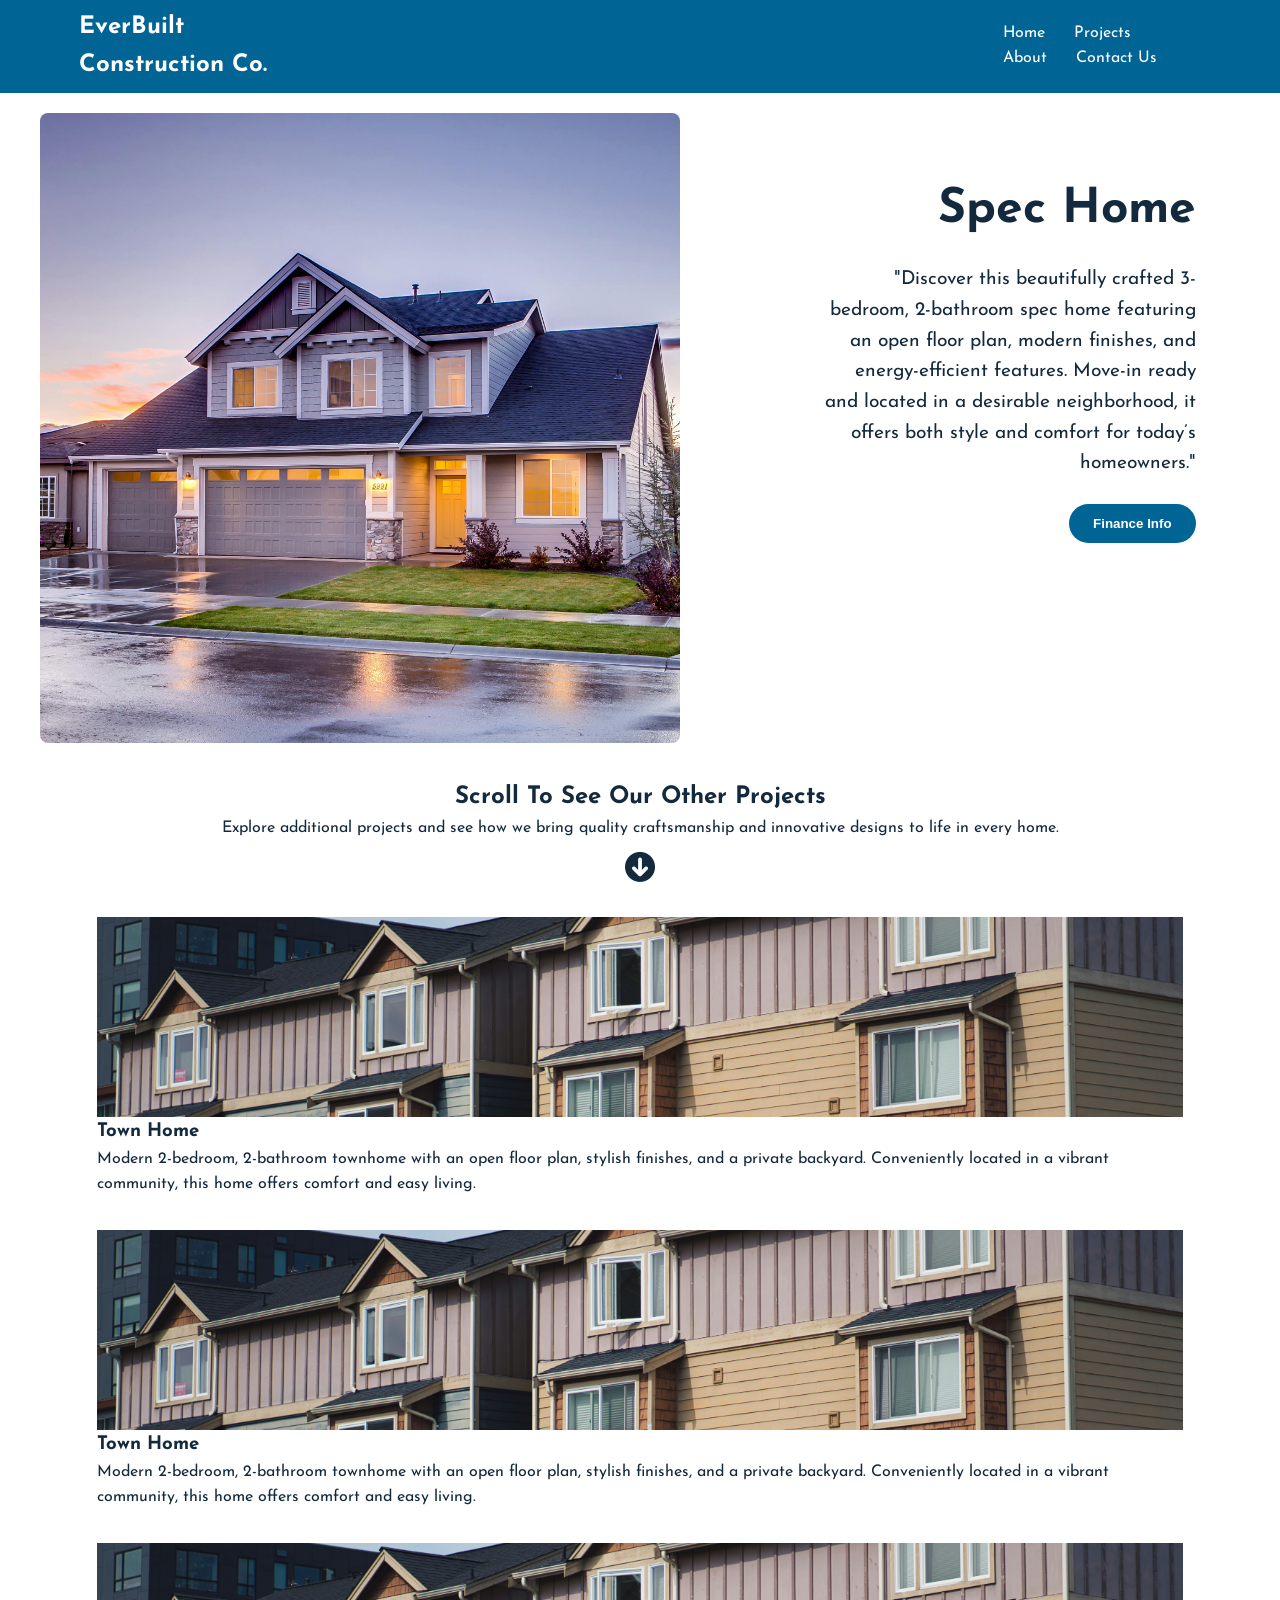
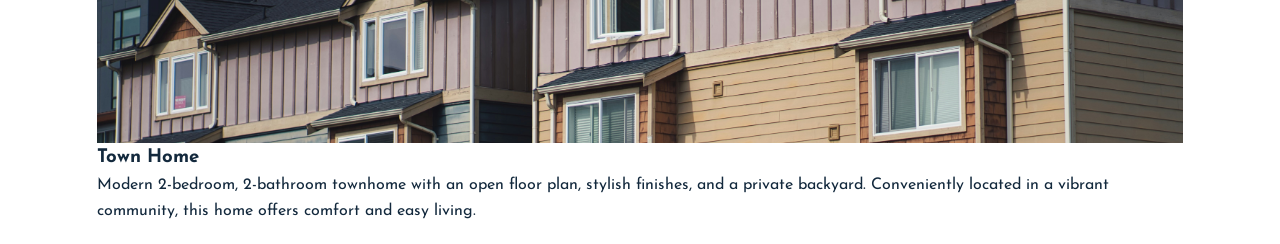
==== index.html @ 901731e3 "HW 8 project foundation commit" ====
<!DOCTYPE html>
<html lang="en">
<head>
    <meta charset="UTF-8">
    <meta name="viewport" content="width=device-width, initial-scale=1.0">
    <title>EverBuilt Construction Co.</title>
    <link rel="stylesheet" href="./styles.css">

    <link rel="preconnect" href="https://fonts.googleapis.com">
    <link rel="preconnect" href="https://fonts.gstatic.com" crossorigin>
    <link href="https://fonts.googleapis.com/css2?family=Josefin+Sans:ital,wght@0,100..700;1,100..700&display=swap" rel="stylesheet">

    <link rel="stylesheet" href="https://cdnjs.cloudflare.com/ajax/libs/font-awesome/6.0.0-beta3/css/all.min.css">

</head>

<body>
    <!-- Navigation -->
     <nav>
        <div class="container nav-container">
            <div class="logo">
                <span>EverBuilt Construction Co.</span>
            </div>
            <div class="nav-links">
                <a href="#">Home</a>
                <a href="#">Projects</a>
                <a href="#">About</a>
                <a href="#">Contact Us</a>
            </div>
        </div>
     </nav>
     <!-- <header>
        <div class="container nav-container">
            <div class="logo">
                <span>EverBuilt Construction Co.</span>
            </div>
            <nav class="nav-links">
                <a href="#">Home</a>
                <a href="#">Projects</a>
                <a href="#">About</a>
                <a href="#">Contact Us</a>
            </nav>
        </div>
     </header> -->
    
     <!-- Project Section -->
      <div class="hero">
        <div class="hero-background-img">
            <img src="home-image.jpg" alt="Home">
        </div>
        <div class="hero-content">
            <h1>Spec Home</h1>
            <p>"Discover this beautifully crafted 3-bedroom, 2-bathroom spec home featuring an open floor plan, modern finishes, and energy-efficient features. Move-in ready and located in a desirable neighborhood, it offers both style and comfort for today’s homeowners."</p>
            <button class="btn">Finance Info</button>
        </div>
      </div>

      <!-- Card Section -->
      <section class="card-section">
        <div class="container">
            <div class="card-header">
                <h2>Scroll To See Our Other Projects</h2>
                <p>Explore additional projects and see how we bring quality craftsmanship and innovative designs to life in every home.</p>
                <i class="icon fa-solid fa-circle-arrow-down"></i>
            </div>

            <div class="project-cards">
                <div class="card">
                    <div class="card-image"><img src="townhome-image-2.jpg" alt="Town Homes"></div>

                    <div class="card-content">
                        <h3 class="card-title">Town Home</h3>
                        <p>Modern 2-bedroom, 2-bathroom townhome with an open floor plan, stylish finishes, and a private backyard. Conveniently located in a vibrant community, this home offers comfort and easy living.</p>
                    </div>
                </div>

                <div class="card">
                    <div class="card-content">
                        <div class="card-image"><img src="townhome-image-2.jpg" alt="Town Homes"></div>

                        <h3 class="card-title">Town Home</h3>
                        <p>Modern 2-bedroom, 2-bathroom townhome with an open floor plan, stylish finishes, and a private backyard. Conveniently located in a vibrant community, this home offers comfort and easy living.</p>
                    </div>
                </div>

                <div class="card">
                    <div class="card-content">
                        <div class="card-image"><img src="townhome-image-2.jpg" alt="Town Homes"></div>

                        <h3 class="card-title">Town Home</h3>
                        <p>Modern 2-bedroom, 2-bathroom townhome with an open floor plan, stylish finishes, and a private backyard. Conveniently located in a vibrant community, this home offers comfort and easy living.</p>
                    </div>
                </div>

            </div>
        </div>

      </section>
    
</body>
</html>
---- styles.css ----
* {
    margin: 0;
    padding: 0;
    box-sizing: border-box;
}

body {
    font-family: "Josefin Sans", serif;
    color: #13293D;
    line-height: 1.6;
    width: 100%;
    height: 100vh;
}

.container {
    width: 90%;
    padding: 0 15px;
    margin:  auto;
}

/* Navigation */

nav {
    display: flex;
    justify-content: center;
    align-items: center;
    background-color: #006494;
    color: white;
    padding: 0.5rem 0;
}

.nav-container {
    display: flex;
    justify-content: center;
    align-items: center;
    gap: 700px;
}

.logo {
    font-weight: bold;
    font-size: 1.5rem;
}

.nav-links a {
    color: white;
    text-decoration: none;
    margin-left: 1.5rem;
}

/* Hero Section */

.hero {
    width: 100%;
    height: 70%;
    padding: 0 1rem;
    /* color: white; */
    display: flex;
    /* flex-direction: column; */
    align-content: center;
    justify-content: space-around;
    text-align: end;
    position: relative;
    gap: 600px;
}

.hero .hero-background-img img {
    position: absolute;
    top: 20px;
    left: 40px;
    width: 50%;
    height: 100%;
    object-fit: cover;
    z-index: -1;
    border-radius: 8px;
}

.hero-content {
    display: flex;
    flex-direction: column;
    align-items: end;
    justify-content: center;
    margin-bottom: 100px;
    max-width: 30%;
}

.hero h1 {
    font-size: 3rem;
    margin-bottom: 1rem;
}

.hero p {
    font-size: 1.2rem;
    margin-bottom: 1.5rem;
}

.btn {
    display: inline-block;
    background-color: #006494;
    color: white;
    padding: 0.75rem 1.5rem;
	border-radius: 50px;
	text-decoration: none;
	font-weight: bold;
	cursor: pointer;
	border: none;
}

/* Card Section */

.card-section {
    width: 100%;
    padding: 20px;
    margin-top: 25px;
    display: flex;
    justify-content: center;
}

.card-header {
    display: flex;
    flex-direction: column;
    align-items: center;
    margin-top: 10px;
    margin-bottom: 35px;
}

.icon{
    margin-top: 10px;
    font-size: 30px;
    color: #13293D;
}

.project-cards {
    display: flex;
    flex-direction: row;
    flex-wrap: wrap;
    gap: 2rem;
    width: 100%;
}

.card {
    display: flex;
    flex-direction: column;
}

.card-image {
    height: 200px;
    overflow: hidden;
}

.card-image img {
    width: 100%;
    height: 100%;
    object-fit: cover;
}
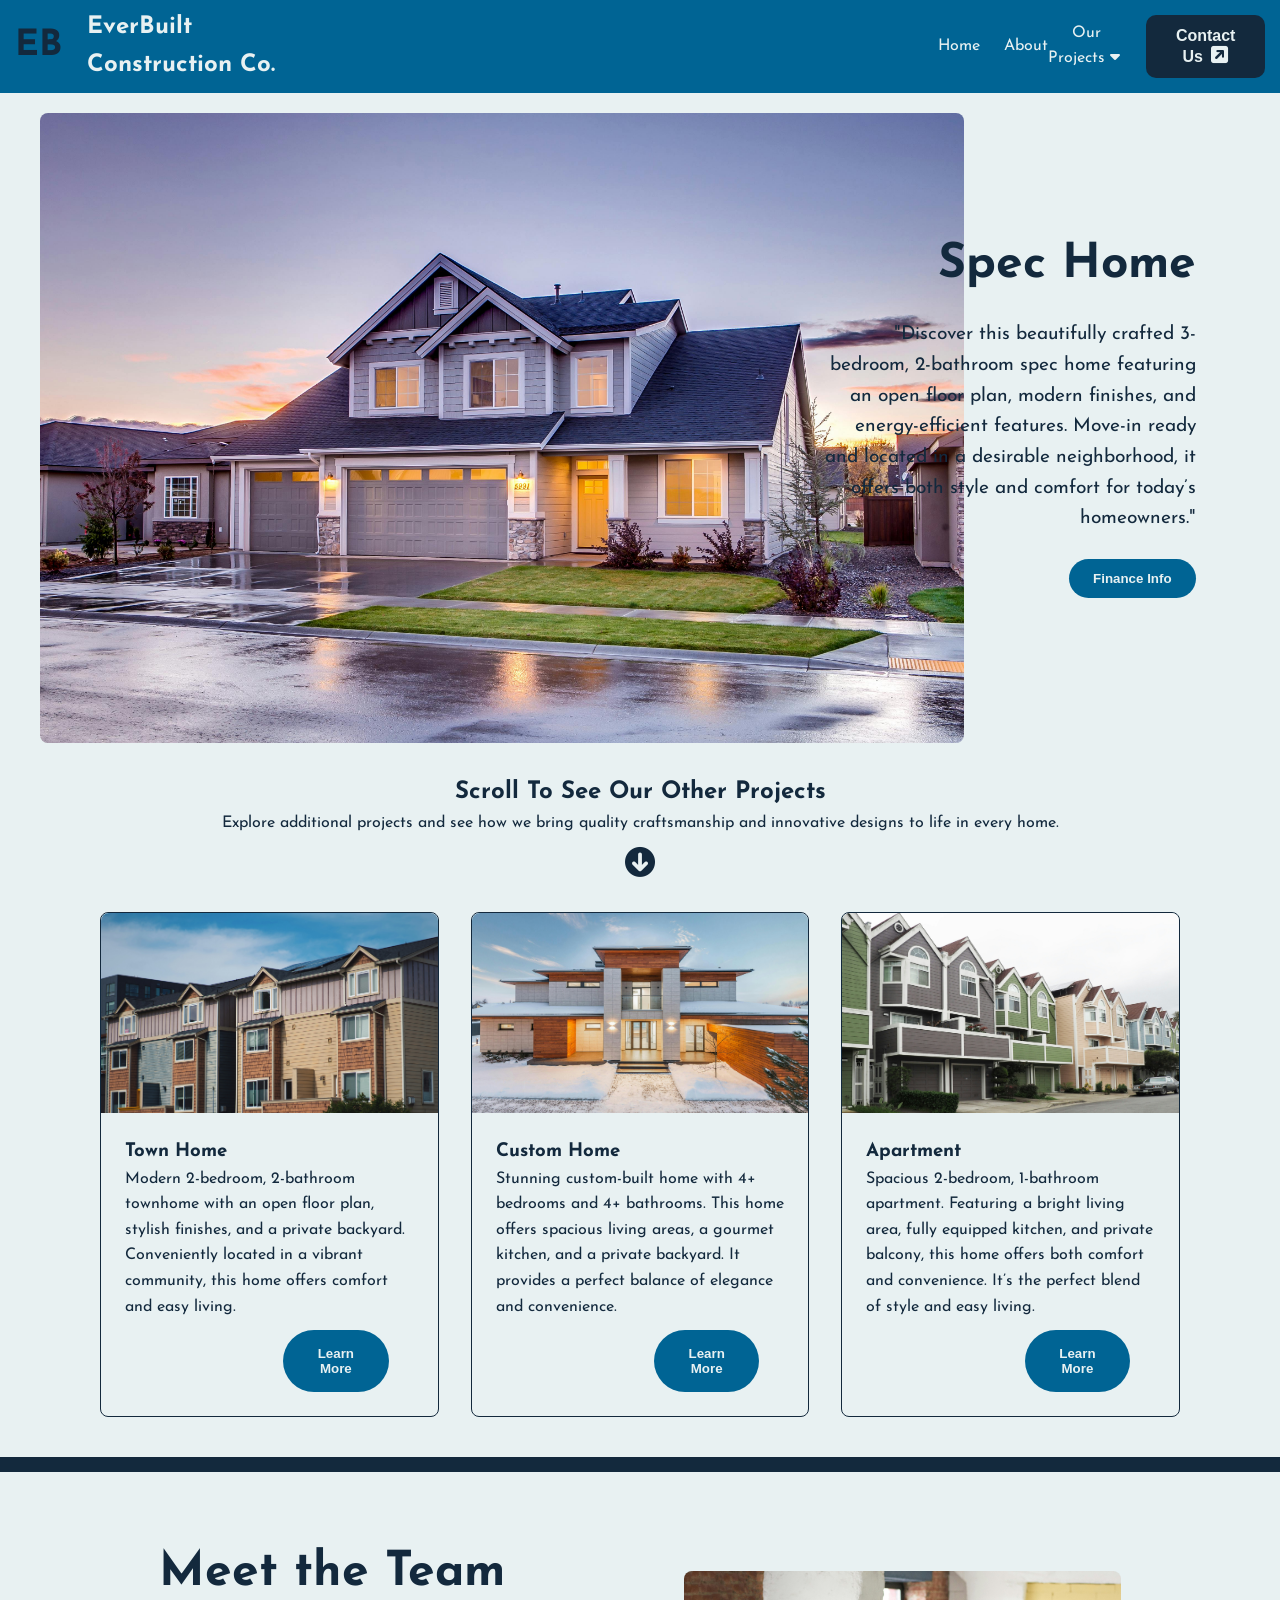
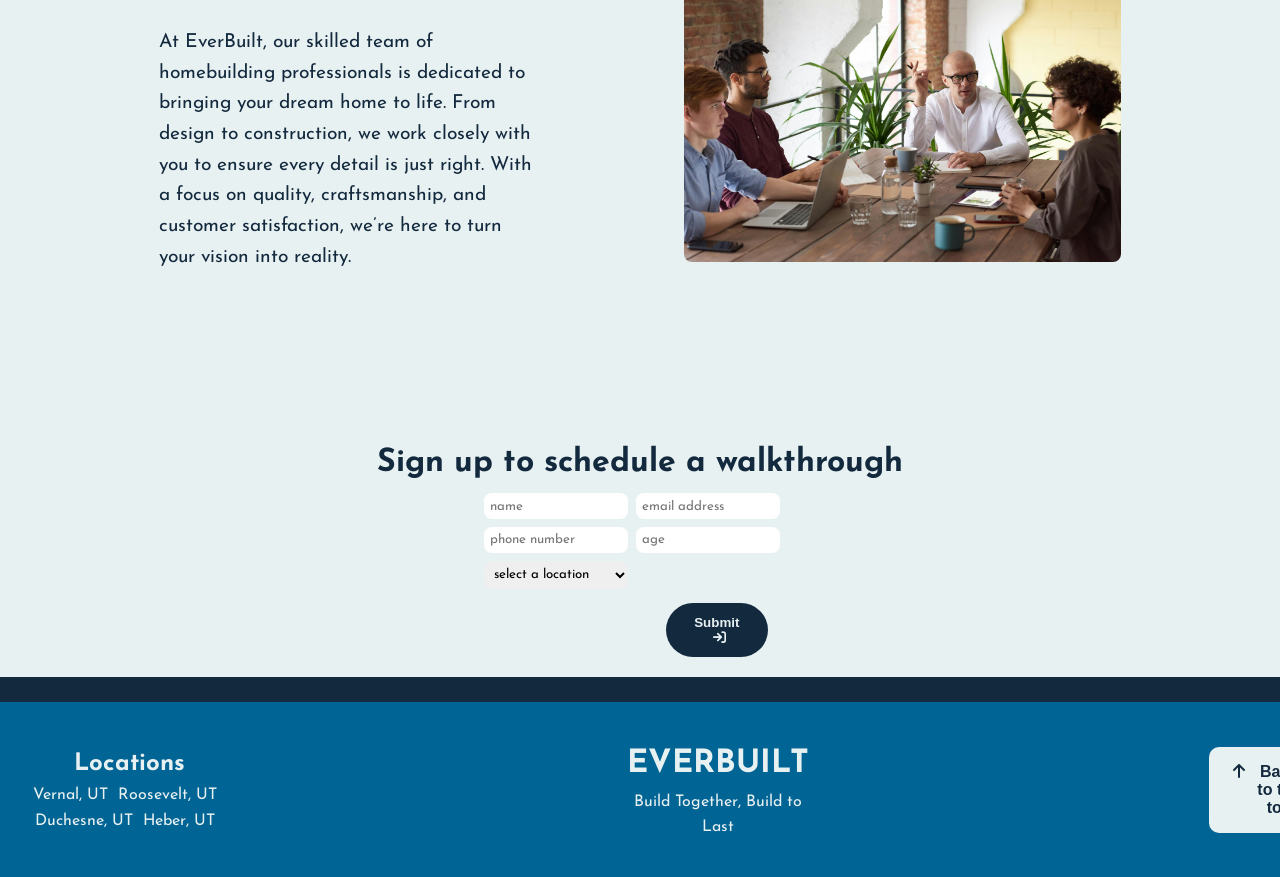
==== commit f2b84011: "Final commit" ====
--- a/index.html
+++ b/index.html
@@ -8,6 +8,7 @@
 
     <link rel="preconnect" href="https://fonts.googleapis.com">
     <link rel="preconnect" href="https://fonts.gstatic.com" crossorigin>
+    <!-- 3/26 "How to add a google font to HTML?" -->
     <link href="https://fonts.googleapis.com/css2?family=Josefin+Sans:ital,wght@0,100..700;1,100..700&display=swap" rel="stylesheet">
 
     <link rel="stylesheet" href="https://cdnjs.cloudflare.com/ajax/libs/font-awesome/6.0.0-beta3/css/all.min.css">
@@ -15,36 +16,37 @@
 </head>
 
 <body>
+
+    <div id="top"></div>
+
     <!-- Navigation -->
      <nav>
         <div class="container nav-container">
             <div class="logo">
+                <span class="big-logo">EB</span>
                 <span>EverBuilt Construction Co.</span>
             </div>
             <div class="nav-links">
                 <a href="#">Home</a>
-                <a href="#">Projects</a>
                 <a href="#">About</a>
-                <a href="#">Contact Us</a>
+                <div class="dropdown">
+                    <!-- 3/27 "How to make a dropdown menu using only HTML and CSS?" (Used this here and in the HTML Form) -->
+                    <a href="#">Our Projects<i class="fa-solid fa-caret-down"></i></a>
+                    <ul class="dropdown-menu">
+                        <li><a href="#">Spec Home</a></li>
+                        <li><a href="#">Town Home</a></li>
+                        <li><a href="#">Apartment</a></li>
+                        <li><a href="#">Cusom Home</a></li>
+                    </ul>
+                </div>
+                <!-- 3/26 "Where to put the code for an icon with Font Awesome?" -->
+                <button class="nav-button">Contact Us<i class="fa-solid fa-square-arrow-up-right"></i></button>
             </div>
         </div>
      </nav>
-     <!-- <header>
-        <div class="container nav-container">
-            <div class="logo">
-                <span>EverBuilt Construction Co.</span>
-            </div>
-            <nav class="nav-links">
-                <a href="#">Home</a>
-                <a href="#">Projects</a>
-                <a href="#">About</a>
-                <a href="#">Contact Us</a>
-            </nav>
-        </div>
-     </header> -->
     
      <!-- Project Section -->
-      <div class="hero">
+      <section class="hero">
         <div class="hero-background-img">
             <img src="home-image.jpg" alt="Home">
         </div>
@@ -53,7 +55,7 @@
             <p>"Discover this beautifully crafted 3-bedroom, 2-bathroom spec home featuring an open floor plan, modern finishes, and energy-efficient features. Move-in ready and located in a desirable neighborhood, it offers both style and comfort for today’s homeowners."</p>
             <button class="btn">Finance Info</button>
         </div>
-      </div>
+      </section>
 
       <!-- Card Section -->
       <section class="card-section">
@@ -71,31 +73,111 @@
                     <div class="card-content">
                         <h3 class="card-title">Town Home</h3>
                         <p>Modern 2-bedroom, 2-bathroom townhome with an open floor plan, stylish finishes, and a private backyard. Conveniently located in a vibrant community, this home offers comfort and easy living.</p>
+                        <div class="button-card-container">
+                            <button class="btn-2">Learn More</button>
+                        </div>
                     </div>
                 </div>
 
                 <div class="card">
+                    <div class="card-image"><img src="custom-home.jpg" alt="Custom Home"></div>
+
                     <div class="card-content">
-                        <div class="card-image"><img src="townhome-image-2.jpg" alt="Town Homes"></div>
-
-                        <h3 class="card-title">Town Home</h3>
-                        <p>Modern 2-bedroom, 2-bathroom townhome with an open floor plan, stylish finishes, and a private backyard. Conveniently located in a vibrant community, this home offers comfort and easy living.</p>
+                        <h3 class="card-title">Custom Home</h3>
+                        <p>Stunning custom-built home with 4+ bedrooms and 4+ bathrooms. This home offers spacious living areas, a gourmet kitchen, and a private backyard. It provides a perfect balance of elegance and convenience.</p>
+                        <div class="button-card-container">
+                            <button class="btn-2">Learn More</button>
+                        </div>
                     </div>
                 </div>
 
                 <div class="card">
+                <div class="card-image"><img src="apartment.jpg" alt="Apartment"></div>
+
                     <div class="card-content">
-                        <div class="card-image"><img src="townhome-image-2.jpg" alt="Town Homes"></div>
-
-                        <h3 class="card-title">Town Home</h3>
-                        <p>Modern 2-bedroom, 2-bathroom townhome with an open floor plan, stylish finishes, and a private backyard. Conveniently located in a vibrant community, this home offers comfort and easy living.</p>
+                        <h3 class="card-title">Apartment</h3>
+                        <p>Spacious 2-bedroom, 1-bathroom apartment. Featuring a bright living area, fully equipped kitchen, and private balcony, this home offers both comfort and convenience. It’s the perfect blend of style and easy living.</p>
+                        <div class="button-card-container">
+                            <button class="btn-2">Learn More</button>
+                        </div>
                     </div>
                 </div>
 
             </div>
         </div>
+        </section>
 
+      <!-- Meet the Team Section -->
+      <section class="team">
+        <div class="team-container">
+            <div class="team-content">
+                <h1>Meet the Team</h1>
+                <p>At EverBuilt, our skilled team of homebuilding professionals is dedicated to bringing your dream home to life. From design to construction, we work closely with you to ensure every detail is just right. With a focus on quality, craftsmanship, and customer satisfaction, we’re here to turn your vision into reality.</p>
+            </div>
+            <div class="team-img">
+                <img src="team-meeting.jpg" alt="Team">
+            </div>
+        </div>
+      </section>
+
+      <!-- Walkthrough Section -->
+      <section class="walkthrough">
+        <video class="walkthrough-background-video" autoplay muted loop>
+            <source src="walkthrough-video.mp4" type="video/mp4">
+            Your browser does not support the video tag.
+        </video>
+        <div class="walkthrough-container">
+            <h2>Sign up to schedule a walkthrough</h2>
+            <!-- 3/25 "How to make a HTML Form" -->
+            <form class="walkthrough-form">
+                <input type="text" placeholder="name" class="input">
+
+                <input type="email" placeholder="email address" class="input">
+                <!-- 3/25 "What type do you put for a phone number input in a HTML form?" -->
+                <input type="tel" placeholder="phone number"
+                class="input">
+
+                <input type="number" placeholder="age" class="input">
+                <!-- Refer to other comment where I looked up how to make a dropdown menu -->
+                <!-- 3/25 "How to change the default text in a select?" -->
+                <select name="location" class="select">
+                    <option value="" disabled selected>select a location</option>
+                    <option value="Vernal">Vernal</option>
+                    <option value="Roosevelt">Roosevelt</option>
+                    <option value="Heber">Heber</option>
+                    <option value="Duchesne">Duchesne</option>
+                </select>
+            </form>
+            <div class="walkthrough-btn-container">
+                <button type="submit" class="walkthrough-btn">Submit<i class="fa-solid fa-arrow-right-to-bracket"></i></button>
+            </div>
+        </div>
       </section>
     
+      <!-- Footer Section -->
+      <footer>
+        <div class="footer-container">
+            <div class="footer-section">
+                <div class="footer-locations">
+                    <h2>Locations</h2>
+                    <div class="locations">
+                        <a href="#">Vernal, UT</a>
+                        <a href="#">Roosevelt, UT</a>
+                        <a href="#">Duchesne, UT</a>
+                        <a href="#">Heber, UT</a>
+                    </div>
+                </div>
+                <div class="footer-logo">
+                    <h1>EVERBUILT</h1>
+                    <h2">Build Together, Build to Last</h2>
+                </div>
+                <!-- 3/25 "How do you make a back to the top button?" -->
+                <div class="footer-nav">
+                    <a href="#top"><button class="footer-nav-btn"><i class="fa-solid fa-arrow-up"></i>Back to the top</button></a>
+                </div>
+            </div>
+        </div>
+
+      </footer>
 </body>
 </html>
--- a/styles.css
+++ b/styles.css
@@ -7,13 +7,15 @@
 body {
     font-family: "Josefin Sans", serif;
     color: #13293D;
+    background-color: #e8f1f2;
     line-height: 1.6;
     width: 100%;
     height: 100vh;
+    scroll-behavior: smooth;
 }
 
 .container {
-    width: 90%;
+    width: 100%;
     padding: 0 15px;
     margin:  auto;
 }
@@ -25,7 +27,7 @@
     justify-content: center;
     align-items: center;
     background-color: #006494;
-    color: white;
+    color: #e8f1f2;
     padding: 0.5rem 0;
 }
 
@@ -33,18 +35,98 @@
     display: flex;
     justify-content: center;
     align-items: center;
-    gap: 700px;
+    gap: 600px;
+}
+
+.big-logo {
+    display: flex;
+    color: #13293D;
+    font-size: 2.25rem;
+    margin-right: 25px;
+    font-weight: 900;
 }
 
 .logo {
+    display: flex;
+    align-items: center;
     font-weight: bold;
     font-size: 1.5rem;
 }
 
+.nav-links {
+    display: flex;
+    align-items: center;
+}
+
 .nav-links a {
-    color: white;
+    color: #e8f1f2;
     text-decoration: none;
     margin-left: 1.5rem;
+}
+
+.nav-links i {
+    margin-left: 5px;
+}
+
+.nav-button {
+    display: inline-block;
+    background-color: #13293D;
+    color: #e8f1f2;
+    margin-left: 15px;
+    padding: 0.75rem 1.5rem;
+	border-radius: 10px;
+	text-decoration: none;
+    font-size: 1rem;
+	font-weight: bold;
+	cursor: pointer;
+	border: none;
+}
+
+.nav-button:hover {
+    transform: scale(1.05);
+    opacity: 0.7;
+    border: 1.5px solid #e8f1f2;
+}
+
+.nav-button i {
+    margin-left: 8px;
+    font-size: 1.25rem;
+}
+
+/* Used Chat Gpt to help me figure out how to make a dropdown menu. */
+.nav-links .dropdown {
+    position: relative;
+}
+
+.nav-links .dropdown-menu {
+    display: none;
+    position: absolute;
+    z-index: 2;
+    background-color: #e8f1f2;
+    min-width: 160px;
+    box-shadow: 0px 8px 16px rgba(0, 0, 0, 0.2);
+    list-style-type: none;
+    padding: 0;
+    margin: 0;
+}
+
+.nav-links .dropdown-menu li {
+    border-bottom: 1px solid #006494;
+}
+
+.nav-links .dropdown-menu li a {
+    padding: 12px 16px;
+    text-decoration: none;
+    display: block;
+    color: #13293D;
+}
+
+.nav-links .dropdown:hover .dropdown-menu {
+    display: block;
+}
+
+.nav-links a:hover{
+    transform: scale(1.05);
 }
 
 /* Hero Section */
@@ -67,7 +149,7 @@
     position: absolute;
     top: 20px;
     left: 40px;
-    width: 50%;
+    /* width: %; */
     height: 100%;
     object-fit: cover;
     z-index: -1;
@@ -79,7 +161,7 @@
     flex-direction: column;
     align-items: end;
     justify-content: center;
-    margin-bottom: 100px;
+    margin-top: 10px;
     max-width: 30%;
 }
 
@@ -96,7 +178,7 @@
 .btn {
     display: inline-block;
     background-color: #006494;
-    color: white;
+    color: #e8f1f2;
     padding: 0.75rem 1.5rem;
 	border-radius: 50px;
 	text-decoration: none;
@@ -105,6 +187,12 @@
 	border: none;
 }
 
+.btn:hover {
+    transform: scale(1.05);
+    opacity: 0.7;
+    border: 2px solid #13293D;
+}
+
 /* Card Section */
 
 .card-section {
@@ -113,13 +201,14 @@
     margin-top: 25px;
     display: flex;
     justify-content: center;
+    border-bottom: 15px solid #13293D;
 }
 
 .card-header {
     display: flex;
     flex-direction: column;
     align-items: center;
-    margin-top: 10px;
+    margin-top: 5px;
     margin-bottom: 35px;
 }
 
@@ -131,24 +220,280 @@
 
 .project-cards {
     display: flex;
+    flex-wrap: wrap;
+    justify-content: center;
+    gap: 2rem;
+    width: 100%;
+    margin-bottom: 20px;
+}
+
+.card {
+    display: flex;
+    flex-direction: column;
+    border: 1px solid #13293D;
+    border-radius: 8px;
+    width: 28%;
+    height: 40%;
+}
+
+.card-image {
+    height: 200px;
+}
+
+.card-image img {
+    width: 100%;
+    height: 100%;
+    object-fit: cover;
+    border-top-left-radius: 8px;
+  border-top-right-radius: 8px;
+}
+
+.card-content {
+    padding: 1.5rem;
+    display: flex;
+    flex-grow: 1;
+    flex-direction: column;
+}
+
+.button-card-container {
+    display: flex;
+    justify-content: end;
+    margin-right: 25px;
+}
+
+.btn-2 {
+    display: flex;
+    justify-content: center;
+    background-color: #006494;
+    color: #e8f1f2;
+    width: 40%;
+    padding: 1rem 1.5rem;
+    margin-top: 10px;
+	border-radius: 50px;
+	text-decoration: none;
+	font-weight: bold;
+	cursor: pointer;
+	border: none;
+}
+
+.btn-2:hover {
+    transform: scale(1.05);
+    opacity: 0.7;
+    border: 2px solid #13293D;
+}
+
+/* Meet the Team */
+
+.team {
+    display: flex;
+    justify-content: center;
+    width: 100%;
+    height: 50%;
+    padding: 0 1rem;
+    text-align: start;
+    margin-top: 1.5rem;
+    margin-bottom: 3.5rem;
+}
+
+.team-container {
+    display: flex;
+    justify-content: center;
+    align-items: center;
+    width: 100%;
+    gap: 150px;
+}
+
+.team-img {
+    width: 35%;
+}
+
+.team-img img {
+    width: 100%;
+    border-radius: 8px;
+}
+
+.team-content {
+    display: flex;
+    flex-direction: column;
+    align-items: start;
+    justify-content: center;
+    margin-bottom: 10px;
+    max-width: 30%;
+}
+
+.team h1 {
+    font-size: 3rem;
+    margin-bottom: 1rem;
+}
+
+.team p {
+    font-size: 1.2rem;
+    margin-bottom: 1.5rem;
+}
+
+/* Walkthrough Section */
+
+.walkthrough {
+    height: 300px;
+	display: flex;
+	align-items: center;
+	justify-content: center;
+	text-align: center;
+	position: relative;
+    border-bottom: 25px solid #13293D;
+}
+
+.walkthrough .walkthrough-background-video {
+    position: absolute;
+	top: 0;
+	left: 0;
+	width: 100%;
+	height: 100%;
+	object-fit: cover;
+	opacity: 0.8;
+	z-index: -1;
+}
+
+.walkthrough-container {
+    display: flex;
+    align-items: center;
+    flex-direction: column;
+    margin-top: 15px;
+    width: 50%;
+}
+
+.walkthrough h2 {
+    margin-top: 15px;
+    font-size: 2rem;
+}
+
+.walkthrough-form {
+    display: flex;
     flex-direction: row;
     flex-wrap: wrap;
-    gap: 2rem;
-    width: 100%;
-}
-
-.card {
-    display: flex;
-    flex-direction: column;
-}
-
-.card-image {
-    height: 200px;
-    overflow: hidden;
-}
-
-.card-image img {
-    width: 100%;
-    height: 100%;
-    object-fit: cover;
+    max-width: 50%;
+    font-family: "Josefin Sans", serif;
+}
+
+.walkthrough-form input {
+    margin: 0.25rem;
+    padding: 0.4rem;
+    border-radius: 8px;
+    border: none;
+    color: #13293D;
+    width: 45%;
+    font-family: "Josefin Sans", serif;
+}
+
+.walkthrough-form select {
+    margin: 0.25rem;
+    padding: 0.4rem;
+    border-radius: 8px;
+    border: none;
+    width: 45%;
+    font-family: "Josefin Sans", serif;
+}
+
+.walkthrough-btn-container {
+    display: flex;
+    justify-content: end;
+    width: 40%;
+}
+
+.walkthrough-btn {
+    display: inline-block;
+    background-color: #13293D;
+    color: #e8f1f2;
+    padding: 0.75rem 1.5rem;
+	border-radius: 50px;
+    margin-top: 10px;
+	text-decoration: none;
+	font-weight: bold;
+	cursor: pointer;
+	border: none;
+    width: 40%;
+    margin-bottom: 15px;
+}
+
+.walkthrough-btn:hover {
+    transform: scale(1.05);
+    opacity: 0.7;
+    border: 1.5px solid #e8f1f2;
+}
+
+.walkthrough-btn i {
+    margin-left: 5px;
+}
+
+/* Footer Section */
+
+.footer-container {
+    display: flex;
+    background-color: #006494;
+    color: #e8f1f2;
+    justify-content: space-around;
+    text-align: center;
+    width: 100%;
+    height: 175px;
+}
+
+.footer-section {
+    display: flex;
+    justify-content: space-around;
+    align-items: center;
+    width: 95%;
+    gap: 400px;
+}
+
+.footer-locations a {
+    color: inherit;
+    text-decoration: none;
+    display: flex;
+    flex-wrap: wrap;
+}
+
+.locations {
+    display: flex;
+    flex-direction: row;
+    justify-content: center;
+    flex-wrap: wrap;
+    width: 195px;
+}
+
+.locations a {
+    margin-right: 10px;
+}
+
+.locations a:hover {
+    transform: scale(1.05);
+}
+
+.footer-nav a {
+    text-decoration: none;
+}
+
+.footer-nav-btn {
+    display: flex;
+    justify-content: center;
+    background-color: #e8f1f2;
+    color: #13293D;
+    width: 100%;
+    padding: 1rem 1.5rem;
+    margin-right: 10px;
+    border-radius: 10px;
+    text-decoration: none;
+    font-size: 1rem;
+    font-weight: bold;
+    cursor: pointer;
+    border: none;
+}
+
+.footer-nav-btn:hover {
+    transform: scale(1.05);
+    opacity: 0.7;
+    border: 2px solid #13293D;
+}
+
+.footer-nav-btn i {
+    margin-right: 10px;
 }
